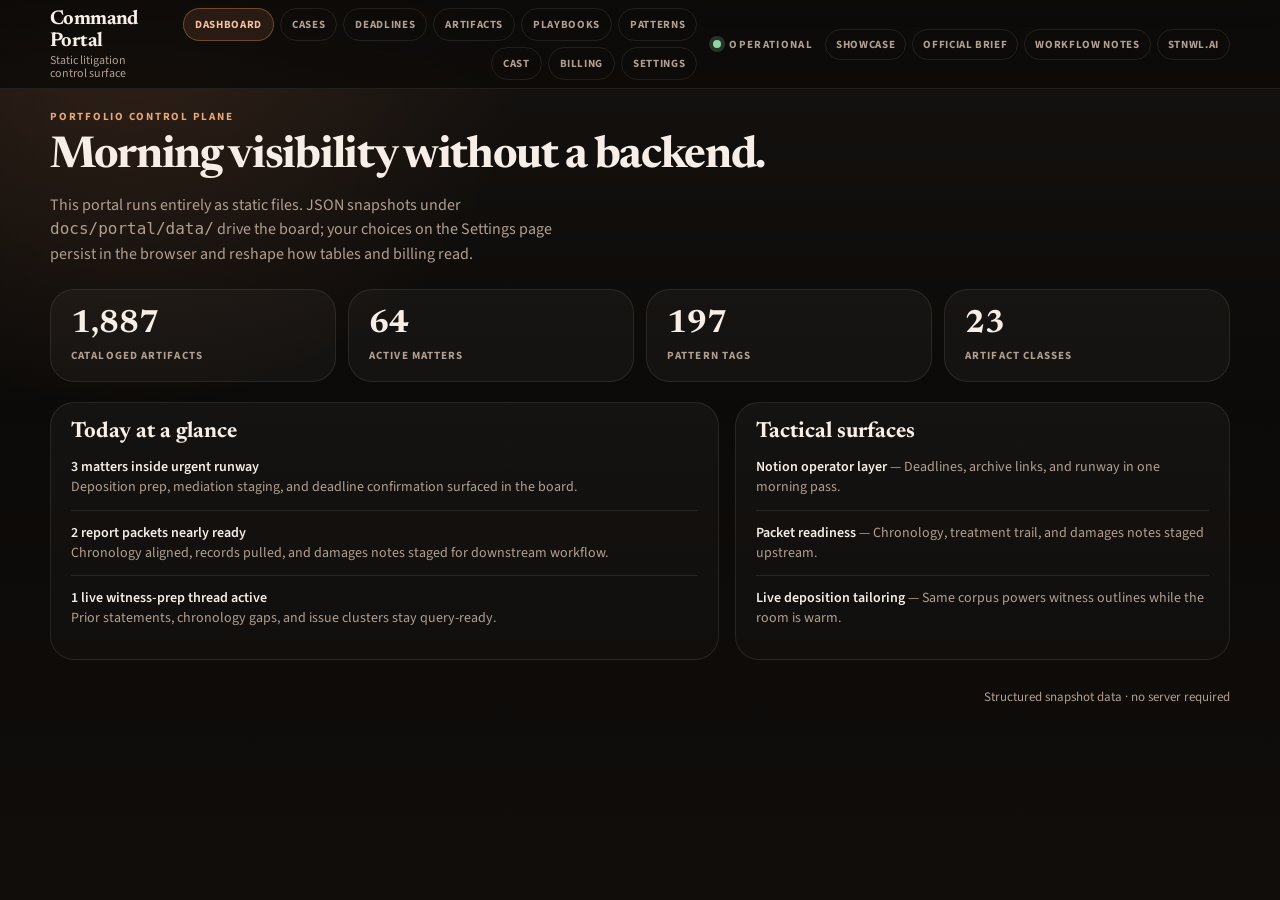
==== docs/portal/index.html @ da38735e "Stonewall — legal document intelligence platform Public engineering showcase: ingestion pipeline, No" ====
<!DOCTYPE html>
<html lang="en">
<head>
  <meta charset="utf-8">
  <meta name="viewport" content="width=device-width, initial-scale=1">
  <title>Command Portal — Stonewall</title>
  <meta name="description" content="Static operator dashboard demo: matters, deadlines, artifacts, patterns, cast, billing, and local preferences.">
  <link rel="preconnect" href="https://fonts.googleapis.com">
  <link rel="preconnect" href="https://fonts.gstatic.com" crossorigin>
  <link href="https://fonts.googleapis.com/css2?family=Newsreader:opsz,wght@6..72,500;6..72,700&family=Source+Sans+3:wght@400;600;700&display=swap" rel="stylesheet">
  <link rel="stylesheet" href="style.css">
</head>
<body>
  <a class="skip-link" href="#main">Skip to content</a>

  <header class="portal-top">
    <div class="portal-top__inner">
      <a class="brand" href="../">
        <strong>Command Portal</strong>
        <span>Static litigation control surface</span>
      </a>
      <nav class="portal-nav" aria-label="Portal sections">
        <button type="button" data-page="dashboard">Dashboard</button>
        <button type="button" data-page="cases">Cases</button>
        <button type="button" data-page="deadlines">Deadlines</button>
        <button type="button" data-page="artifacts">Artifacts</button>
        <button type="button" data-page="playbooks">Playbooks</button>
        <button type="button" data-page="patterns">Patterns</button>
        <button type="button" data-page="characters">Cast</button>
        <button type="button" data-page="billing">Billing</button>
        <button type="button" data-page="settings">Settings</button>
      </nav>
      <div class="topbar-right">
        <span class="topbar-status"><span class="dot" aria-hidden="true"></span>Operational</span>
        <div class="external-links">
          <a href="../">Showcase</a>
          <a href="../official-brief.html">Official Brief</a>
          <a href="../insights.html">Workflow Notes</a>
          <a href="https://www.stnwl.ai">stnwl.ai</a>
        </div>
      </div>
    </div>
  </header>

  <main id="main">
    <!-- Dashboard -->
    <div id="page-dashboard" class="page is-visible">
      <div class="shell">
        <header class="page-header">
          <p class="eyebrow">Portfolio control plane</p>
          <h1 class="page-title">Morning visibility without a backend.</h1>
          <p class="lede">
            This portal runs entirely as static files. JSON snapshots under <code>docs/portal/data/</code> drive the board;
            your choices on the Settings page persist in the browser and reshape how tables and billing read.
          </p>
        </header>
        <div id="dash-metrics" class="metric-grid" aria-live="polite"></div>
        <div class="grid-2">
          <article class="card">
            <div class="card-header">
              <h2 class="card-title">Today at a glance</h2>
            </div>
            <ul id="dash-glance" class="list-plain"></ul>
          </article>
          <article class="card">
            <div class="card-header">
              <h2 class="card-title">Tactical surfaces</h2>
            </div>
            <ul class="list-plain">
              <li><strong>Notion operator layer</strong> — Deadlines, archive links, and runway in one morning pass.</li>
              <li><strong>Packet readiness</strong> — Chronology, treatment trail, and damages notes staged upstream.</li>
              <li><strong>Live deposition tailoring</strong> — Same corpus powers witness outlines while the room is warm.</li>
            </ul>
          </article>
        </div>
        <p class="page-footer">Structured snapshot data · no server required</p>
      </div>
    </div>

    <!-- Cases -->
    <div id="page-cases" class="page">
      <div class="shell">
        <header class="page-header">
          <p class="eyebrow">Matter posture</p>
          <h1 class="page-title">Operator-facing case board</h1>
          <p class="lede">Matter identifiers and runway labels respect your Settings toggles.</p>
        </header>
        <div class="table-wrap">
          <table class="data" id="cases-table">
            <thead>
              <tr>
                <th>Matter</th>
                <th>Label</th>
                <th>Posture</th>
                <th>Runway</th>
                <th>Status</th>
              </tr>
            </thead>
            <tbody></tbody>
          </table>
        </div>
      </div>
    </div>

    <!-- Deadlines -->
    <div id="page-deadlines" class="page">
      <div class="shell">
        <header class="page-header">
          <p class="eyebrow">Runway</p>
          <h1 class="page-title">Deadlines board</h1>
          <p class="lede">Bands show urgency when runway badges are enabled in Settings.</p>
        </header>
        <div class="table-wrap">
          <table class="data" id="deadlines-table">
            <thead>
              <tr>
                <th>Date</th>
                <th>Matter</th>
                <th>Event</th>
                <th>Band</th>
              </tr>
            </thead>
            <tbody></tbody>
          </table>
        </div>
      </div>
    </div>

    <!-- Artifacts -->
    <div id="page-artifacts" class="page">
      <div class="shell">
        <header class="page-header">
          <p class="eyebrow">Corpus browser</p>
          <h1 class="page-title">Artifact index</h1>
          <p class="lede">Flat-file catalog discipline, rendered as a fast table.</p>
        </header>
        <div class="table-wrap">
          <table class="data" id="artifacts-table">
            <thead>
              <tr>
                <th>ID</th>
                <th>Type</th>
                <th>Matter</th>
                <th>Summary</th>
                <th>Date</th>
              </tr>
            </thead>
            <tbody></tbody>
          </table>
        </div>
      </div>
    </div>

    <!-- Playbooks -->
    <div id="page-playbooks" class="page">
      <div class="shell">
        <header class="page-header">
          <p class="eyebrow">Innovation transfer</p>
          <h1 class="page-title">Playbooks</h1>
          <p class="lede">
            This page packages the high-leverage Stonewall innovations into runnable operational modules.
            Use it as the launchpad for the main pipeline lanes.
          </p>
        </header>

        <div class="grid-2">
          <article class="card">
            <div class="card-header">
              <h2 class="card-title">Innovation modules</h2>
              <span class="card-badge">repo-derived</span>
            </div>
            <div id="playbook-modules" class="playbook-grid"></div>
          </article>
          <article class="card">
            <div class="card-header">
              <h2 class="card-title">Pipeline simulator</h2>
              <span class="card-badge">live flow</span>
            </div>
            <ol id="playbook-pipeline" class="pipeline-list"></ol>
          </article>
        </div>

        <div class="grid-2" style="margin-top:16px;">
          <article class="card">
            <div class="card-header">
              <h2 class="card-title">QC checks</h2>
              <span class="card-badge">trust layer</span>
            </div>
            <ul id="playbook-qc" class="list-plain"></ul>
          </article>
          <article class="card">
            <div class="card-header">
              <h2 class="card-title">Readiness lanes</h2>
              <span class="card-badge">operator value</span>
            </div>
            <ul id="playbook-readiness" class="list-plain"></ul>
          </article>
        </div>
      </div>
    </div>

    <!-- Patterns -->
    <div id="page-patterns" class="page">
      <div class="shell">
        <header class="page-header">
          <p class="eyebrow">Phenomenology registry</p>
          <h1 class="page-title">Pattern hits</h1>
          <p class="lede">Named taxonomy entries trace behavior across the corpus.</p>
        </header>
        <div id="pattern-list" class="pattern-grid"></div>
      </div>
    </div>

    <!-- Cast -->
    <div id="page-characters" class="page">
      <div class="shell">
        <header class="page-header">
          <p class="eyebrow">Character map</p>
          <h1 class="page-title">Cast</h1>
          <p class="lede">Aliases cluster recurring actors across matters.</p>
        </header>
        <div id="cast-list" class="cast-grid"></div>
      </div>
    </div>

    <!-- Billing -->
    <div id="page-billing" class="page">
      <div class="shell">
        <header class="page-header">
          <p class="eyebrow">Engagement model</p>
          <h1 class="page-title">Billing snapshot</h1>
          <p class="lede">
            Rate comes from Settings (demo). Line items load from <code>data/billing.json</code>.
            Totals update instantly when you change currency or hourly rate.
          </p>
        </header>
        <div class="grid-2">
          <article class="card">
            <div class="card-header">
              <span class="card-title">Summary</span>
              <span class="card-badge" id="billing-rate-display">—</span>
            </div>
            <div id="billing-summary"></div>
          </article>
          <article class="card">
            <div class="card-header">
              <h2 class="card-title">Line items</h2>
            </div>
            <div class="table-wrap">
              <table class="data" id="billing-table">
                <thead>
                  <tr>
                    <th>Matter</th>
                    <th>Phase</th>
                    <th>Hours</th>
                    <th>Extended</th>
                  </tr>
                </thead>
                <tbody></tbody>
              </table>
            </div>
          </article>
        </div>
      </div>
    </div>

    <!-- Settings -->
    <div id="page-settings" class="page">
      <div class="shell">
        <header class="page-header">
          <p class="eyebrow">Operator preferences</p>
          <h1 class="page-title">Portal settings</h1>
          <p class="lede">
            Nothing leaves this browser. Preferences are stored with <code>localStorage</code> and tune density,
            display of matter IDs, runway badges, motion, and the demo billing rate.
          </p>
        </header>

        <form id="settings-form" class="card">
          <div class="card-header">
            <span class="card-title">Billing &amp; display</span>
            <span class="card-badge" id="settings-rate-display">—</span>
          </div>

          <div class="settings-grid">
            <div class="settings-field">
              <label for="set-hourly">Hourly rate (demo)</label>
              <input type="number" id="set-hourly" name="hourly" min="0" step="1" value="200" autocomplete="off">
            </div>
            <div class="settings-field">
              <label for="set-currency">Currency</label>
              <select id="set-currency" name="currency">
                <option value="USD">USD</option>
                <option value="EUR">EUR</option>
                <option value="GBP">GBP</option>
                <option value="CAD">CAD</option>
              </select>
            </div>
            <div class="settings-field">
              <label for="set-density">Table density</label>
              <select id="set-density" name="density">
                <option value="comfortable">Comfortable</option>
                <option value="compact">Compact</option>
              </select>
            </div>
          </div>

          <div class="settings-grid" style="margin-top:12px;">
            <label class="toggle-row">
              <input type="checkbox" id="set-matter-ids" name="matterIds" checked>
              <span>Show matter IDs in tables</span>
            </label>
            <label class="toggle-row">
              <input type="checkbox" id="set-runway" name="runway" checked>
              <span>Show deadline bands (urgent / soon / planned)</span>
            </label>
            <label class="toggle-row">
              <input type="checkbox" id="set-motion" name="motion">
              <span>Reduce motion (disable smooth scroll)</span>
            </label>
          </div>

          <div class="settings-actions">
            <button type="submit" class="btn">Save preferences</button>
            <button type="button" class="btn btn-secondary" id="settings-reset">Reset to defaults</button>
            <button type="button" class="btn btn-secondary" id="settings-export">Export JSON</button>
          </div>
        </form>

        <p class="page-footer">Local-only demo · preferences are not synced to any server</p>
      </div>
    </div>
  </main>

  <script src="app.js" defer></script>
</body>
</html>
---- docs/portal/style.css ----
:root {
  --bg: #0c0a08;
  --bg-elevated: #14110e;
  --panel: rgba(255, 248, 240, 0.035);
  --line: rgba(255, 240, 228, 0.09);
  --line-strong: rgba(207, 125, 78, 0.35);
  --text: #f6eee7;
  --muted: #b19f91;
  --accent: #cf7d4e;
  --accent-soft: rgba(207, 125, 78, 0.14);
  --danger: #e07a6b;
  --ok: #8fd4a2;
  --font-sans: "Source Sans 3", system-ui, sans-serif;
  --font-serif: "Newsreader", Georgia, serif;
  --font-mono: ui-monospace, "SF Mono", Menlo, Consolas, monospace;
  --radius: 18px;
  --radius-lg: 24px;
  --max: 1180px;
  --nav-h: 52px;
}

*,
*::before,
*::after {
  box-sizing: border-box;
}

html {
  scroll-behavior: smooth;
}

body {
  margin: 0;
  font-family: var(--font-sans);
  color: var(--text);
  background:
    radial-gradient(circle at 10% 0%, rgba(207, 125, 78, 0.16), transparent 28%),
    linear-gradient(180deg, #151210 0%, var(--bg) 45%, #100d0b 100%);
  min-height: 100vh;
}

body.density-compact {
  --cell-pad: 10px 12px;
  --card-pad: 14px 16px;
}

body:not(.density-compact) {
  --cell-pad: 14px 16px;
  --card-pad: 18px 20px;
}

a {
  color: inherit;
}

.shell {
  width: min(var(--max), calc(100% - 28px));
  margin: 0 auto;
  padding: 20px 0 32px;
}

.skip-link {
  position: absolute;
  left: -999px;
  top: 8px;
  padding: 8px 14px;
  background: var(--accent);
  color: #1a120c;
  font-weight: 700;
  border-radius: 8px;
  z-index: 100;
}

.skip-link:focus {
  left: 12px;
}

/* —— Top bar —— */
.portal-top {
  position: sticky;
  top: 0;
  z-index: 50;
  border-bottom: 1px solid var(--line);
  background: linear-gradient(180deg, rgba(12, 10, 8, 0.94), rgba(12, 10, 8, 0.82));
  backdrop-filter: blur(12px);
}

.portal-top__inner {
  width: min(var(--max), calc(100% - 28px));
  margin: 0 auto;
  display: flex;
  align-items: center;
  justify-content: space-between;
  gap: 16px;
  min-height: var(--nav-h);
  padding: 8px 0;
}

.brand {
  display: flex;
  flex-direction: column;
  text-decoration: none;
  line-height: 1.1;
}

.brand strong {
  font-family: var(--font-serif);
  font-size: 20px;
  letter-spacing: -0.03em;
}

.brand span {
  font-size: 12px;
  color: var(--muted);
  margin-top: 2px;
}

.portal-nav {
  display: flex;
  flex-wrap: wrap;
  align-items: center;
  justify-content: flex-end;
  gap: 6px;
}

.portal-nav button {
  appearance: none;
  border: 1px solid var(--line);
  background: transparent;
  color: var(--muted);
  font-family: var(--font-sans);
  font-size: 11px;
  font-weight: 700;
  letter-spacing: 0.06em;
  text-transform: uppercase;
  padding: 8px 11px;
  border-radius: 999px;
  cursor: pointer;
  transition: background 0.15s ease, color 0.15s ease, border-color 0.15s ease;
}

.portal-nav button:hover {
  color: var(--text);
  border-color: rgba(207, 125, 78, 0.35);
}

.portal-nav button.is-active {
  background: var(--accent-soft);
  border-color: rgba(207, 125, 78, 0.45);
  color: #f4c0a1;
}

.topbar-right {
  display: flex;
  align-items: center;
  gap: 12px;
  flex-shrink: 0;
}

.topbar-status {
  display: inline-flex;
  align-items: center;
  gap: 8px;
  font-size: 11px;
  font-weight: 700;
  letter-spacing: 0.12em;
  color: var(--muted);
  text-transform: uppercase;
}

.topbar-status .dot {
  width: 8px;
  height: 8px;
  border-radius: 50%;
  background: var(--ok);
  box-shadow: 0 0 0 4px rgba(143, 212, 162, 0.2);
}

.external-links {
  display: flex;
  flex-wrap: wrap;
  gap: 6px;
}

.external-links a {
  font-size: 11px;
  font-weight: 700;
  letter-spacing: 0.06em;
  text-transform: uppercase;
  text-decoration: none;
  padding: 7px 10px;
  border-radius: 999px;
  border: 1px solid var(--line);
  color: var(--muted);
}

.external-links a:hover {
  color: var(--text);
  border-color: rgba(207, 125, 78, 0.35);
}

/* —— Pages —— */
.page {
  display: none;
}

.page.is-visible {
  display: block;
}

.page-header {
  margin-bottom: 22px;
}

.eyebrow {
  margin: 0;
  font-size: 11px;
  letter-spacing: 0.16em;
  text-transform: uppercase;
  font-weight: 700;
  color: #e8a878;
}

h1.page-title {
  margin: 10px 0 0;
  font-family: var(--font-serif);
  font-size: clamp(28px, 4.5vw, 44px);
  letter-spacing: -0.03em;
  line-height: 1.05;
}

.lede {
  margin: 12px 0 0;
  max-width: 68ch;
  color: var(--muted);
  font-size: 16px;
  line-height: 1.55;
}

/* —— Cards & grids —— */
.metric-grid {
  display: grid;
  grid-template-columns: repeat(4, minmax(0, 1fr));
  gap: 12px;
  margin-top: 20px;
}

.metric {
  border: 1px solid var(--line);
  border-radius: var(--radius-lg);
  background: var(--panel);
  padding: var(--card-pad);
}

.metric strong {
  display: block;
  font-family: var(--font-serif);
  font-size: 32px;
  line-height: 1;
}

.metric span {
  display: block;
  margin-top: 8px;
  font-size: 11px;
  letter-spacing: 0.1em;
  text-transform: uppercase;
  color: var(--muted);
  font-weight: 700;
}

.grid-2 {
  display: grid;
  grid-template-columns: 1.15fr 0.85fr;
  gap: 16px;
  margin-top: 20px;
}

.card {
  border: 1px solid var(--line);
  border-radius: var(--radius-lg);
  background: linear-gradient(180deg, rgba(255, 255, 255, 0.04), rgba(255, 255, 255, 0.015));
  padding: var(--card-pad);
}

.card-header {
  display: flex;
  align-items: center;
  justify-content: space-between;
  gap: 12px;
  margin-bottom: 14px;
}

.card-title {
  font-family: var(--font-serif);
  font-size: 22px;
  margin: 0;
}

.card-badge {
  font-size: 11px;
  font-weight: 700;
  letter-spacing: 0.08em;
  text-transform: uppercase;
  padding: 6px 10px;
  border-radius: 999px;
  border: 1px solid rgba(207, 125, 78, 0.35);
  color: #f4c0a1;
  background: var(--accent-soft);
}

.list-plain {
  list-style: none;
  padding: 0;
  margin: 0;
  display: grid;
  gap: 0;
}

.list-plain li {
  padding: 12px 0;
  border-top: 1px solid var(--line);
  color: var(--muted);
  font-size: 14px;
  line-height: 1.45;
}

.list-plain li:first-child {
  border-top: 0;
  padding-top: 0;
}

.list-plain strong {
  color: var(--text);
  font-weight: 600;
}

/* —— Tables —— */
.table-wrap {
  overflow-x: auto;
  border-radius: var(--radius);
  border: 1px solid var(--line);
}

table.data {
  width: 100%;
  border-collapse: collapse;
  font-size: 14px;
}

table.data th,
table.data td {
  text-align: left;
  padding: var(--cell-pad);
  border-bottom: 1px solid var(--line);
}

table.data th {
  font-size: 11px;
  letter-spacing: 0.08em;
  text-transform: uppercase;
  color: var(--muted);
  font-weight: 700;
  background: rgba(0, 0, 0, 0.2);
}

table.data tr:last-child td {
  border-bottom: 0;
}

.mono {
  font-family: var(--font-mono);
  font-size: 13px;
}

.chip {
  display: inline-block;
  padding: 4px 8px;
  border-radius: 999px;
  font-size: 11px;
  font-weight: 700;
  letter-spacing: 0.04em;
  text-transform: uppercase;
  border: 1px solid var(--line);
  background: var(--accent-soft);
  color: #f4c0a1;
}

.chip--urgent {
  border-color: rgba(224, 122, 107, 0.45);
  background: rgba(224, 122, 107, 0.12);
  color: #f5b5aa;
}

.chip--soon {
  border-color: rgba(207, 125, 78, 0.45);
}

.chip--planned {
  border-color: rgba(143, 212, 162, 0.35);
  background: rgba(143, 212, 162, 0.08);
  color: #b8e6c4;
}

.pattern-grid {
  display: grid;
  grid-template-columns: repeat(auto-fill, minmax(240px, 1fr));
  gap: 12px;
}

.playbook-grid {
  display: grid;
  grid-template-columns: repeat(2, minmax(0, 1fr));
  gap: 10px;
}

.playbook-card {
  border: 1px solid var(--line);
  border-radius: 14px;
  background: rgba(0, 0, 0, 0.18);
  padding: 12px;
}
.playbook-card__head {
  display: flex;
  align-items: center;
  justify-content: space-between;
  gap: 8px;
}
.playbook-layer {
  display: inline-block;
  padding: 3px 8px;
  border-radius: 999px;
  border: 1px solid rgba(207, 125, 78, 0.45);
  background: var(--accent-soft);
  color: #f4c0a1;
  font-size: 10px;
  letter-spacing: 0.06em;
  text-transform: uppercase;
  font-weight: 700;
}

.playbook-card h3 {
  margin: 8px 0 0;
  font-family: var(--font-serif);
  font-size: 20px;
}

.playbook-card p {
  margin: 8px 0 0;
  font-size: 13px;
  color: var(--muted);
  line-height: 1.4;
}

.playbook-signal {
  display: block;
  margin-top: 8px;
  font-family: var(--font-mono);
  font-size: 11px;
  color: #f4c0a1;
}

.pipeline-list {
  margin: 0;
  padding-left: 18px;
  display: grid;
  gap: 10px;
}

.pipeline-list li {
  color: var(--muted);
  font-size: 13px;
  line-height: 1.4;
}

.pipeline-list li strong {
  color: var(--text);
}

.pattern-card {
  border: 1px solid var(--line);
  border-radius: var(--radius);
  padding: 14px 16px;
  background: rgba(0, 0, 0, 0.18);
}

.pattern-card code {
  font-family: var(--font-mono);
  font-size: 12px;
  word-break: break-all;
  color: #f4c0a1;
}

.cast-grid {
  display: grid;
  grid-template-columns: repeat(auto-fill, minmax(260px, 1fr));
  gap: 12px;
}

.cast-card {
  border: 1px solid var(--line);
  border-radius: var(--radius-lg);
  padding: var(--card-pad);
  background: linear-gradient(145deg, rgba(207, 125, 78, 0.08), transparent 55%);
}

.cast-card h3 {
  margin: 0 0 6px;
  font-family: var(--font-serif);
  font-size: 22px;
}

.cast-meta {
  font-size: 12px;
  color: var(--muted);
  text-transform: uppercase;
  letter-spacing: 0.08em;
  font-weight: 700;
}

/* —— Billing summary —— */
.billing-total {
  font-family: var(--font-serif);
  font-size: 36px;
  margin: 8px 0 0;
}

.billing-note {
  font-size: 13px;
  color: var(--muted);
  margin-top: 8px;
}

/* —— Settings —— */
.settings-grid {
  display: grid;
  grid-template-columns: repeat(auto-fill, minmax(280px, 1fr));
  gap: 16px;
  margin-top: 8px;
}

.settings-field {
  display: flex;
  flex-direction: column;
  gap: 6px;
}

.settings-field label {
  font-size: 12px;
  font-weight: 700;
  letter-spacing: 0.06em;
  text-transform: uppercase;
  color: var(--muted);
}

.settings-field input[type="text"],
.settings-field input[type="number"],
.settings-field select {
  font-family: var(--font-sans);
  font-size: 15px;
  padding: 10px 12px;
  border-radius: 10px;
  border: 1px solid var(--line);
  background: rgba(0, 0, 0, 0.35);
  color: var(--text);
}

.settings-field input:focus,
.settings-field select:focus {
  outline: 2px solid rgba(207, 125, 78, 0.45);
  outline-offset: 1px;
}

.toggle-row {
  display: flex;
  align-items: center;
  gap: 10px;
  padding: 10px 0;
}

.toggle-row input {
  width: 18px;
  height: 18px;
  accent-color: var(--accent);
}

.settings-actions {
  display: flex;
  flex-wrap: wrap;
  gap: 10px;
  margin-top: 18px;
}

.btn {
  appearance: none;
  border: 0;
  cursor: pointer;
  font-family: var(--font-sans);
  font-size: 13px;
  font-weight: 700;
  letter-spacing: 0.06em;
  text-transform: uppercase;
  padding: 10px 18px;
  border-radius: 999px;
  background: linear-gradient(135deg, var(--accent), #e08f5c);
  color: #1a120c;
}

.btn-secondary {
  background: transparent;
  color: var(--text);
  border: 1px solid var(--line);
}

.toast {
  position: fixed;
  bottom: 24px;
  right: 24px;
  padding: 12px 18px;
  border-radius: 12px;
  border: 1px solid rgba(143, 212, 162, 0.45);
  background: rgba(20, 40, 28, 0.9);
  color: #d4f0dc;
  font-size: 14px;
  font-weight: 600;
  opacity: 0;
  pointer-events: none;
  transition: opacity 0.25s ease;
  z-index: 200;
}

.toast.is-visible {
  opacity: 1;
}

.page-footer {
  margin-top: 28px;
  font-size: 13px;
  color: var(--muted);
  text-align: right;
}

@media (max-width: 980px) {
  .metric-grid {
    grid-template-columns: repeat(2, minmax(0, 1fr));
  }

  .grid-2 {
    grid-template-columns: 1fr;
  }

  .portal-top__inner {
    flex-wrap: wrap;
  }

  .portal-nav {
    order: 3;
    width: 100%;
    justify-content: flex-start;
  }
}

@media (max-width: 520px) {
  .metric-grid {
    grid-template-columns: 1fr;
  }

  .playbook-grid {
    grid-template-columns: 1fr;
  }

  .portal-top__inner {
    flex-direction: column;
    align-items: stretch;
    padding: 10px 0;
  }

  .topbar-right {
    flex-wrap: wrap;
    justify-content: flex-start;
  }

  .external-links {
    width: 100%;
  }

  .portal-nav button {
    padding: 7px 9px;
    font-size: 10px;
  }
}
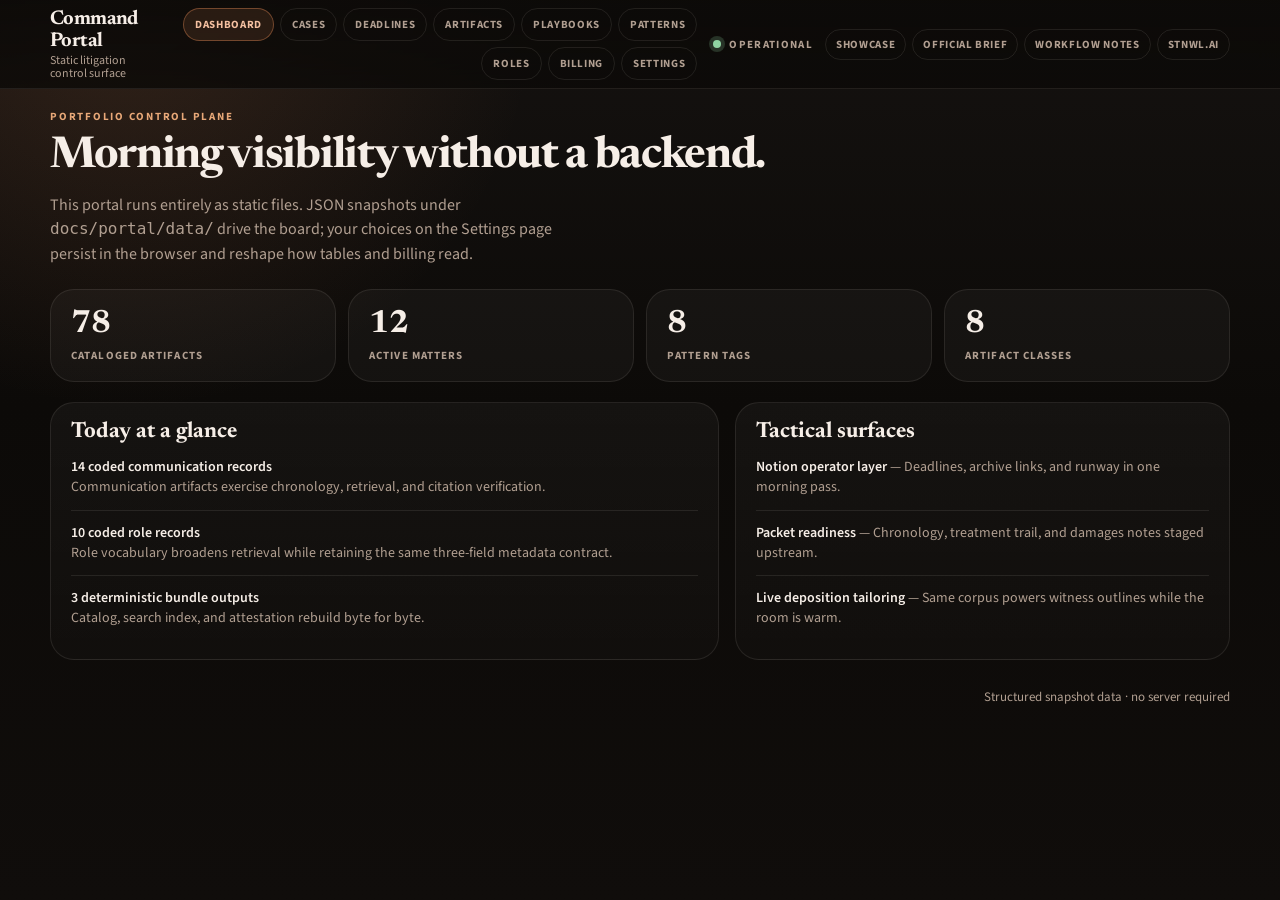
==== commit 835f3787: "Add a citation-first engineering reference" ====
--- a/docs/portal/index.html
+++ b/docs/portal/index.html
@@ -4,10 +4,10 @@
   <meta charset="utf-8">
   <meta name="viewport" content="width=device-width, initial-scale=1">
   <title>Command Portal — Stonewall</title>
-  <meta name="description" content="Static operator dashboard demo: matters, deadlines, artifacts, patterns, cast, billing, and local preferences.">
+  <meta name="description" content="Static operator dashboard demo: coded records, deadlines, artifacts, patterns, roles, billing, and local preferences.">
   <link rel="preconnect" href="https://fonts.googleapis.com">
   <link rel="preconnect" href="https://fonts.gstatic.com" crossorigin>
-  <link href="https://fonts.googleapis.com/css2?family=Newsreader:opsz,wght@6..72,500;6..72,700&family=Source+Sans+3:wght@400;600;700&display=swap" rel="stylesheet">
+  <link href="https://fonts.googleapis.com/css2?family=Newsreader:opsz,wght@6..72,500;6..72,700&amp;family=Source+Sans+3:wght@400;600;700&amp;display=swap" rel="stylesheet">
   <link rel="stylesheet" href="style.css">
 </head>
 <body>
@@ -26,7 +26,7 @@
         <button type="button" data-page="artifacts">Artifacts</button>
         <button type="button" data-page="playbooks">Playbooks</button>
         <button type="button" data-page="patterns">Patterns</button>
-        <button type="button" data-page="characters">Cast</button>
+        <button type="button" data-page="characters">Roles</button>
         <button type="button" data-page="billing">Billing</button>
         <button type="button" data-page="settings">Settings</button>
       </nav>
@@ -115,7 +115,7 @@
             <thead>
               <tr>
                 <th>Date</th>
-                <th>Matter</th>
+                <th>Record</th>
                 <th>Event</th>
                 <th>Band</th>
               </tr>
@@ -140,7 +140,7 @@
               <tr>
                 <th>ID</th>
                 <th>Type</th>
-                <th>Matter</th>
+                <th>Source</th>
                 <th>Summary</th>
                 <th>Date</th>
               </tr>
@@ -158,8 +158,8 @@
           <p class="eyebrow">Innovation transfer</p>
           <h1 class="page-title">Playbooks</h1>
           <p class="lede">
-            This page packages the high-leverage Stonewall innovations into runnable operational modules.
-            Use it as the launchpad for the main pipeline lanes.
+            This page presents four bounded engineering contracts as runnable reference modules.
+            Use it to inspect their compile, retrieve, verify, and publication lanes.
           </p>
         </header>
 
@@ -167,7 +167,7 @@
           <article class="card">
             <div class="card-header">
               <h2 class="card-title">Innovation modules</h2>
-              <span class="card-badge">repo-derived</span>
+              <span class="card-badge">reference implementation</span>
             </div>
             <div id="playbook-modules" class="playbook-grid"></div>
           </article>
@@ -203,9 +203,9 @@
     <div id="page-patterns" class="page">
       <div class="shell">
         <header class="page-header">
-          <p class="eyebrow">Phenomenology registry</p>
-          <h1 class="page-title">Pattern hits</h1>
-          <p class="lede">Named taxonomy entries trace behavior across the corpus.</p>
+          <p class="eyebrow">Pattern reference</p>
+          <h1 class="page-title">Coded pattern records</h1>
+          <p class="lede">Neutral definitions exercise retrieval vocabulary and citation behavior.</p>
         </header>
         <div id="pattern-list" class="pattern-grid"></div>
       </div>
@@ -215,9 +215,9 @@
     <div id="page-characters" class="page">
       <div class="shell">
         <header class="page-header">
-          <p class="eyebrow">Character map</p>
-          <h1 class="page-title">Cast</h1>
-          <p class="lede">Aliases cluster recurring actors across matters.</p>
+          <p class="eyebrow">Role reference</p>
+          <h1 class="page-title">Coded roles</h1>
+          <p class="lede">Coded role records exercise retrieval vocabulary without cross-record links.</p>
         </header>
         <div id="cast-list" class="cast-grid"></div>
       </div>
@@ -250,7 +250,7 @@
               <table class="data" id="billing-table">
                 <thead>
                   <tr>
-                    <th>Matter</th>
+                    <th>Record</th>
                     <th>Phase</th>
                     <th>Hours</th>
                     <th>Extended</th>
